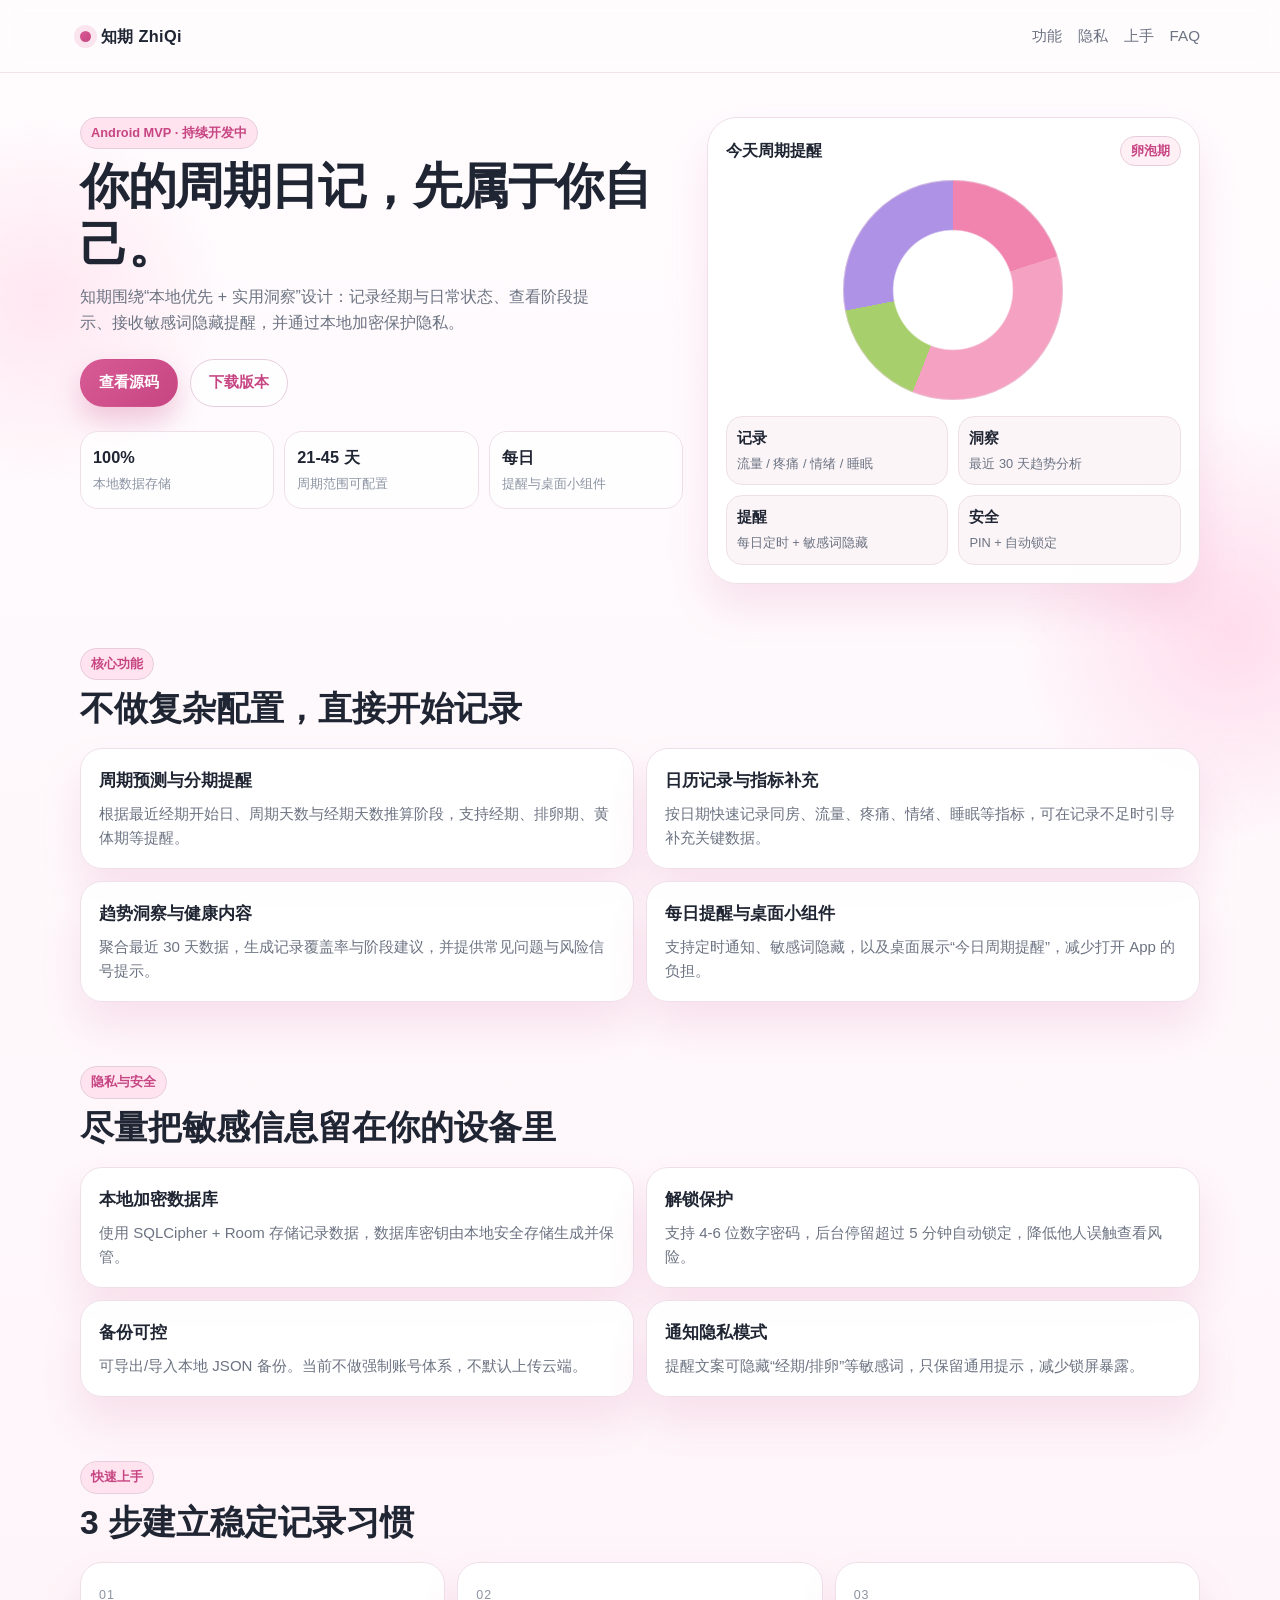
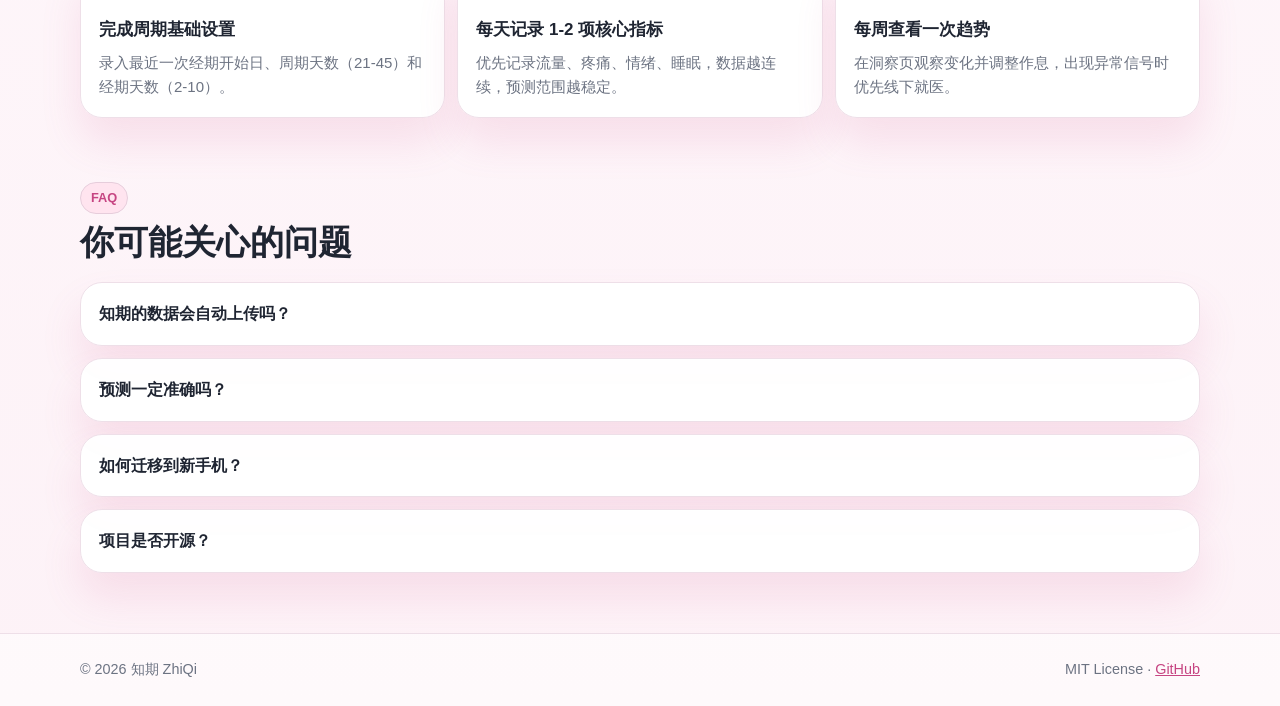
==== index.html @ cdd02438 "feat: add zhiqi official website landing page" ====
<!doctype html>
<html lang="zh-CN">
<head>
  <meta charset="utf-8">
  <meta name="viewport" content="width=device-width, initial-scale=1">
  <title>知期 ZhiQi | 本地优先的生理周期记录</title>
  <meta
    name="description"
    content="知期 ZhiQi 是一款本地优先的生理周期记录应用，提供周期预测、健康洞察、提醒与小组件，并以内置加密保护隐私。"
  >
  <link rel="stylesheet" href="./styles.css">
  <script defer src="./script.js"></script>
</head>
<body>
  <div class="bg-orb bg-orb--left" aria-hidden="true"></div>
  <div class="bg-orb bg-orb--right" aria-hidden="true"></div>

  <header class="site-header">
    <div class="container nav-wrap">
      <a class="brand" href="#top" aria-label="知期首页">
        <span class="brand__dot"></span>
        <span class="brand__name">知期 ZhiQi</span>
      </a>
      <nav class="site-nav" aria-label="主导航">
        <a href="#features">功能</a>
        <a href="#security">隐私</a>
        <a href="#workflow">上手</a>
        <a href="#faq">FAQ</a>
      </nav>
    </div>
  </header>

  <main id="top">
    <section class="hero container">
      <div class="hero__content" data-reveal>
        <p class="eyebrow">Android MVP · 持续开发中</p>
        <h1>你的周期日记，先属于你自己。</h1>
        <p class="hero__desc">
          知期围绕“本地优先 + 实用洞察”设计：记录经期与日常状态、查看阶段提示、接收敏感词隐藏提醒，并通过本地加密保护隐私。
        </p>
        <div class="hero__actions">
          <a class="btn btn--primary" href="https://github.com/imi4u36d/ganleme" target="_blank" rel="noreferrer">查看源码</a>
          <a class="btn btn--ghost" href="https://github.com/imi4u36d/ganleme/releases" target="_blank" rel="noreferrer">下载版本</a>
        </div>
        <ul class="hero__stats" aria-label="产品摘要">
          <li>
            <strong>100%</strong>
            <span>本地数据存储</span>
          </li>
          <li>
            <strong>21-45 天</strong>
            <span>周期范围可配置</span>
          </li>
          <li>
            <strong>每日</strong>
            <span>提醒与桌面小组件</span>
          </li>
        </ul>
      </div>

      <div class="hero__preview" data-reveal>
        <div class="phone">
          <div class="phone__header">
            <p>今天周期提醒</p>
            <span>卵泡期</span>
          </div>
          <div class="ring" role="img" aria-label="周期环形预览"></div>
          <div class="preview-grid">
            <article>
              <h3>记录</h3>
              <p>流量 / 疼痛 / 情绪 / 睡眠</p>
            </article>
            <article>
              <h3>洞察</h3>
              <p>最近 30 天趋势分析</p>
            </article>
            <article>
              <h3>提醒</h3>
              <p>每日定时 + 敏感词隐藏</p>
            </article>
            <article>
              <h3>安全</h3>
              <p>PIN + 自动锁定</p>
            </article>
          </div>
        </div>
      </div>
    </section>

    <section id="features" class="section container">
      <div class="section__head" data-reveal>
        <p class="eyebrow">核心功能</p>
        <h2>不做复杂配置，直接开始记录</h2>
      </div>
      <div class="feature-grid">
        <article class="card" data-reveal>
          <h3>周期预测与分期提醒</h3>
          <p>根据最近经期开始日、周期天数与经期天数推算阶段，支持经期、排卵期、黄体期等提醒。</p>
        </article>
        <article class="card" data-reveal>
          <h3>日历记录与指标补充</h3>
          <p>按日期快速记录同房、流量、疼痛、情绪、睡眠等指标，可在记录不足时引导补充关键数据。</p>
        </article>
        <article class="card" data-reveal>
          <h3>趋势洞察与健康内容</h3>
          <p>聚合最近 30 天数据，生成记录覆盖率与阶段建议，并提供常见问题与风险信号提示。</p>
        </article>
        <article class="card" data-reveal>
          <h3>每日提醒与桌面小组件</h3>
          <p>支持定时通知、敏感词隐藏，以及桌面展示“今日周期提醒”，减少打开 App 的负担。</p>
        </article>
      </div>
    </section>

    <section id="security" class="section container">
      <div class="section__head" data-reveal>
        <p class="eyebrow">隐私与安全</p>
        <h2>尽量把敏感信息留在你的设备里</h2>
      </div>
      <div class="security-grid">
        <article class="card" data-reveal>
          <h3>本地加密数据库</h3>
          <p>使用 SQLCipher + Room 存储记录数据，数据库密钥由本地安全存储生成并保管。</p>
        </article>
        <article class="card" data-reveal>
          <h3>解锁保护</h3>
          <p>支持 4-6 位数字密码，后台停留超过 5 分钟自动锁定，降低他人误触查看风险。</p>
        </article>
        <article class="card" data-reveal>
          <h3>备份可控</h3>
          <p>可导出/导入本地 JSON 备份。当前不做强制账号体系，不默认上传云端。</p>
        </article>
        <article class="card" data-reveal>
          <h3>通知隐私模式</h3>
          <p>提醒文案可隐藏“经期/排卵”等敏感词，只保留通用提示，减少锁屏暴露。</p>
        </article>
      </div>
    </section>

    <section id="workflow" class="section container">
      <div class="section__head" data-reveal>
        <p class="eyebrow">快速上手</p>
        <h2>3 步建立稳定记录习惯</h2>
      </div>
      <ol class="steps">
        <li class="card" data-reveal>
          <span class="step-index">01</span>
          <h3>完成周期基础设置</h3>
          <p>录入最近一次经期开始日、周期天数（21-45）和经期天数（2-10）。</p>
        </li>
        <li class="card" data-reveal>
          <span class="step-index">02</span>
          <h3>每天记录 1-2 项核心指标</h3>
          <p>优先记录流量、疼痛、情绪、睡眠，数据越连续，预测范围越稳定。</p>
        </li>
        <li class="card" data-reveal>
          <span class="step-index">03</span>
          <h3>每周查看一次趋势</h3>
          <p>在洞察页观察变化并调整作息，出现异常信号时优先线下就医。</p>
        </li>
      </ol>
    </section>

    <section id="faq" class="section container">
      <div class="section__head" data-reveal>
        <p class="eyebrow">FAQ</p>
        <h2>你可能关心的问题</h2>
      </div>
      <div class="faq-list">
        <details class="card" data-reveal>
          <summary>知期的数据会自动上传吗？</summary>
          <p>默认不会。当前版本以本地模式为主，数据保存在设备本地。</p>
        </details>
        <details class="card" data-reveal>
          <summary>预测一定准确吗？</summary>
          <p>预测基于最近经期开始日、周期/经期设置和历史记录。漏记或周期波动较大时，预测范围会扩大。</p>
        </details>
        <details class="card" data-reveal>
          <summary>如何迁移到新手机？</summary>
          <p>先在旧设备导出备份文件，再在新设备导入即可恢复记录、指标和周期设置。</p>
        </details>
        <details class="card" data-reveal>
          <summary>项目是否开源？</summary>
          <p>是，采用 MIT License。欢迎提交 Issue 或 PR 一起完善。</p>
        </details>
      </div>
    </section>
  </main>

  <footer class="site-footer">
    <div class="container footer-wrap">
      <p>© <span id="year"></span> 知期 ZhiQi</p>
      <p>MIT License · <a href="https://github.com/imi4u36d/ganleme" target="_blank" rel="noreferrer">GitHub</a></p>
    </div>
  </footer>
</body>
</html>
---- styles.css ----
:root {
  --primary: #d85b95;
  --primary-strong: #c64582;
  --primary-soft: #ffe4ef;
  --accent-soft: #fff0f6;
  --accent-strong-soft: #ffd8e9;

  --text-primary: #1f2532;
  --text-secondary: #6c7382;
  --text-muted: #8c94a3;

  --bg-top: #fffcfe;
  --bg-bottom: #fdf2f7;

  --surface: #ffffff;
  --surface-soft: #fbf5f8;
  --border: #eedfe8;
  --border-strong: #e6cddb;

  --shadow: 0 24px 40px rgba(216, 91, 149, 0.14);
}

*,
*::before,
*::after {
  box-sizing: border-box;
}

html,
body {
  margin: 0;
  padding: 0;
}

body {
  min-height: 100%;
  font-family: "Avenir Next", "PingFang SC", "Hiragino Sans GB", "Noto Sans SC", "Microsoft YaHei", sans-serif;
  color: var(--text-primary);
  background: linear-gradient(180deg, var(--bg-top) 0%, var(--bg-bottom) 100%);
  line-height: 1.6;
}

a {
  color: inherit;
}

.container {
  width: min(1120px, calc(100% - 32px));
  margin: 0 auto;
}

.bg-orb {
  position: fixed;
  z-index: -1;
  border-radius: 999px;
  filter: blur(2px);
  pointer-events: none;
}

.bg-orb--left {
  width: 360px;
  height: 360px;
  left: -140px;
  top: 120px;
  background: radial-gradient(circle, rgba(255, 228, 239, 0.9) 0%, rgba(255, 228, 239, 0) 72%);
  animation: float-left 10s ease-in-out infinite alternate;
}

.bg-orb--right {
  width: 420px;
  height: 420px;
  right: -160px;
  top: 420px;
  background: radial-gradient(circle, rgba(255, 216, 233, 0.88) 0%, rgba(255, 216, 233, 0) 72%);
  animation: float-right 12s ease-in-out infinite alternate;
}

.site-header {
  position: sticky;
  top: 0;
  z-index: 10;
  backdrop-filter: blur(8px);
  background: rgba(255, 252, 254, 0.7);
  border-bottom: 1px solid rgba(238, 223, 232, 0.8);
}

.nav-wrap {
  display: flex;
  align-items: center;
  justify-content: space-between;
  min-height: 72px;
  gap: 20px;
}

.brand {
  display: inline-flex;
  align-items: center;
  gap: 10px;
  text-decoration: none;
  font-weight: 600;
  letter-spacing: 0.02em;
}

.brand__dot {
  width: 11px;
  height: 11px;
  border-radius: 999px;
  background: linear-gradient(145deg, var(--primary), var(--primary-strong));
  box-shadow: 0 0 0 6px rgba(216, 91, 149, 0.14);
}

.brand__name {
  font-size: 1.02rem;
}

.site-nav {
  display: flex;
  align-items: center;
  gap: 16px;
}

.site-nav a {
  text-decoration: none;
  color: var(--text-secondary);
  font-size: 0.95rem;
  transition: color 0.2s ease;
}

.site-nav a:hover {
  color: var(--primary-strong);
}

.hero {
  display: grid;
  gap: 24px;
  grid-template-columns: 1.1fr 0.9fr;
  padding-top: 44px;
}

.hero__content h1 {
  margin: 8px 0 10px;
  font-size: clamp(1.9rem, 3.8vw, 3.3rem);
  line-height: 1.2;
  letter-spacing: -0.03em;
}

.eyebrow {
  display: inline-flex;
  margin: 0;
  padding: 5px 10px;
  font-size: 0.8rem;
  font-weight: 600;
  color: var(--primary-strong);
  background: var(--primary-soft);
  border-radius: 999px;
  border: 1px solid var(--border-strong);
}

.hero__desc {
  max-width: 58ch;
  margin: 0;
  color: var(--text-secondary);
}

.hero__actions {
  display: flex;
  gap: 12px;
  margin-top: 24px;
}

.btn {
  display: inline-flex;
  align-items: center;
  justify-content: center;
  text-decoration: none;
  padding: 11px 18px;
  border-radius: 999px;
  border: 1px solid transparent;
  font-weight: 600;
  font-size: 0.92rem;
  transition: transform 0.15s ease, box-shadow 0.2s ease, background 0.2s ease;
}

.btn:hover {
  transform: translateY(-1px);
}

.btn--primary {
  background: linear-gradient(135deg, var(--primary), var(--primary-strong));
  color: #fff;
  box-shadow: 0 14px 28px rgba(198, 69, 130, 0.27);
}

.btn--ghost {
  color: var(--primary-strong);
  background: rgba(255, 255, 255, 0.74);
  border-color: var(--border-strong);
}

.hero__stats {
  display: grid;
  grid-template-columns: repeat(3, minmax(0, 1fr));
  gap: 10px;
  margin: 24px 0 0;
  padding: 0;
  list-style: none;
}

.hero__stats li {
  background: rgba(255, 255, 255, 0.76);
  border: 1px solid var(--border);
  border-radius: 18px;
  padding: 12px;
}

.hero__stats strong {
  display: block;
  font-size: 1.02rem;
  color: var(--text-primary);
}

.hero__stats span {
  color: var(--text-muted);
  font-size: 0.84rem;
}

.hero__preview {
  align-self: start;
}

.phone {
  border-radius: 30px;
  border: 1px solid var(--border);
  background: rgba(255, 255, 255, 0.92);
  box-shadow: var(--shadow);
  padding: 18px;
}

.phone__header {
  display: flex;
  align-items: center;
  justify-content: space-between;
}

.phone__header p {
  margin: 0;
  color: var(--text-primary);
  font-weight: 600;
}

.phone__header span {
  display: inline-block;
  padding: 4px 10px;
  border-radius: 999px;
  border: 1px solid var(--border-strong);
  background: var(--accent-soft);
  color: var(--primary-strong);
  font-size: 0.8rem;
  font-weight: 600;
}

.ring {
  width: 100%;
  aspect-ratio: 1 / 1;
  border-radius: 50%;
  margin: 14px auto 16px;
  max-width: 220px;
  background:
    radial-gradient(circle at 50% 50%, #fff 38%, transparent 39%),
    conic-gradient(
      #f184af 0 20%,
      #f5a1c2 20% 56%,
      #a7cf6b 56% 72%,
      #ae92e6 72% 100%
    );
  box-shadow: inset 0 0 0 1px rgba(230, 205, 219, 0.65);
}

.preview-grid {
  display: grid;
  grid-template-columns: repeat(2, minmax(0, 1fr));
  gap: 10px;
}

.preview-grid article {
  background: var(--surface-soft);
  border: 1px solid var(--border);
  border-radius: 16px;
  padding: 10px;
}

.preview-grid h3 {
  margin: 0;
  font-size: 0.92rem;
}

.preview-grid p {
  margin: 3px 0 0;
  font-size: 0.8rem;
  color: var(--text-secondary);
}

.section {
  padding-top: 64px;
}

.section__head h2 {
  margin: 8px 0 0;
  font-size: clamp(1.5rem, 3vw, 2.1rem);
  line-height: 1.25;
}

.feature-grid,
.security-grid {
  margin-top: 18px;
  display: grid;
  grid-template-columns: repeat(2, minmax(0, 1fr));
  gap: 12px;
}

.card {
  background: rgba(255, 255, 255, 0.94);
  border: 1px solid var(--border);
  border-radius: 22px;
  padding: 18px;
  box-shadow: var(--shadow);
}

.card h3 {
  margin: 0;
  font-size: 1.06rem;
}

.card p {
  margin: 8px 0 0;
  color: var(--text-secondary);
  font-size: 0.94rem;
}

.steps {
  list-style: none;
  padding: 0;
  margin: 18px 0 0;
  display: grid;
  grid-template-columns: repeat(3, minmax(0, 1fr));
  gap: 12px;
}

.step-index {
  display: inline-block;
  margin-bottom: 10px;
  font-size: 0.78rem;
  color: var(--text-muted);
  letter-spacing: 0.08em;
}

.faq-list {
  display: grid;
  gap: 12px;
  margin-top: 18px;
}

.faq-list summary {
  cursor: pointer;
  list-style: none;
  font-weight: 600;
}

.faq-list summary::-webkit-details-marker {
  display: none;
}

.faq-list details[open] summary {
  color: var(--primary-strong);
}

.faq-list details p {
  margin-top: 8px;
}

.site-footer {
  margin-top: 60px;
  border-top: 1px solid var(--border);
  background: rgba(255, 255, 255, 0.55);
}

.footer-wrap {
  min-height: 72px;
  display: flex;
  align-items: center;
  justify-content: space-between;
  gap: 16px;
  color: var(--text-secondary);
  font-size: 0.9rem;
}

.footer-wrap p {
  margin: 0;
}

.footer-wrap a {
  color: var(--primary-strong);
}

[data-reveal] {
  opacity: 0;
  transform: translateY(18px);
  transition: opacity 0.45s ease, transform 0.45s ease;
}

[data-reveal].is-visible {
  opacity: 1;
  transform: translateY(0);
}

@keyframes float-left {
  from {
    transform: translateY(0) translateX(0);
  }
  to {
    transform: translateY(18px) translateX(12px);
  }
}

@keyframes float-right {
  from {
    transform: translateY(0) translateX(0);
  }
  to {
    transform: translateY(-20px) translateX(-10px);
  }
}

@media (max-width: 980px) {
  .hero {
    grid-template-columns: 1fr;
  }

  .hero__content {
    order: 1;
  }

  .hero__preview {
    order: 2;
  }

  .steps {
    grid-template-columns: 1fr;
  }
}

@media (max-width: 760px) {
  .nav-wrap {
    min-height: 64px;
  }

  .site-nav {
    gap: 10px;
  }

  .site-nav a {
    font-size: 0.88rem;
  }

  .hero {
    padding-top: 30px;
  }

  .hero__actions {
    flex-wrap: wrap;
  }

  .hero__stats {
    grid-template-columns: 1fr;
  }

  .feature-grid,
  .security-grid {
    grid-template-columns: 1fr;
  }

  .footer-wrap {
    flex-direction: column;
    justify-content: center;
    align-items: flex-start;
    padding: 12px 0;
  }
}

@media (prefers-reduced-motion: reduce) {
  .bg-orb {
    animation: none;
  }

  [data-reveal] {
    transition: none;
    opacity: 1;
    transform: none;
  }
}
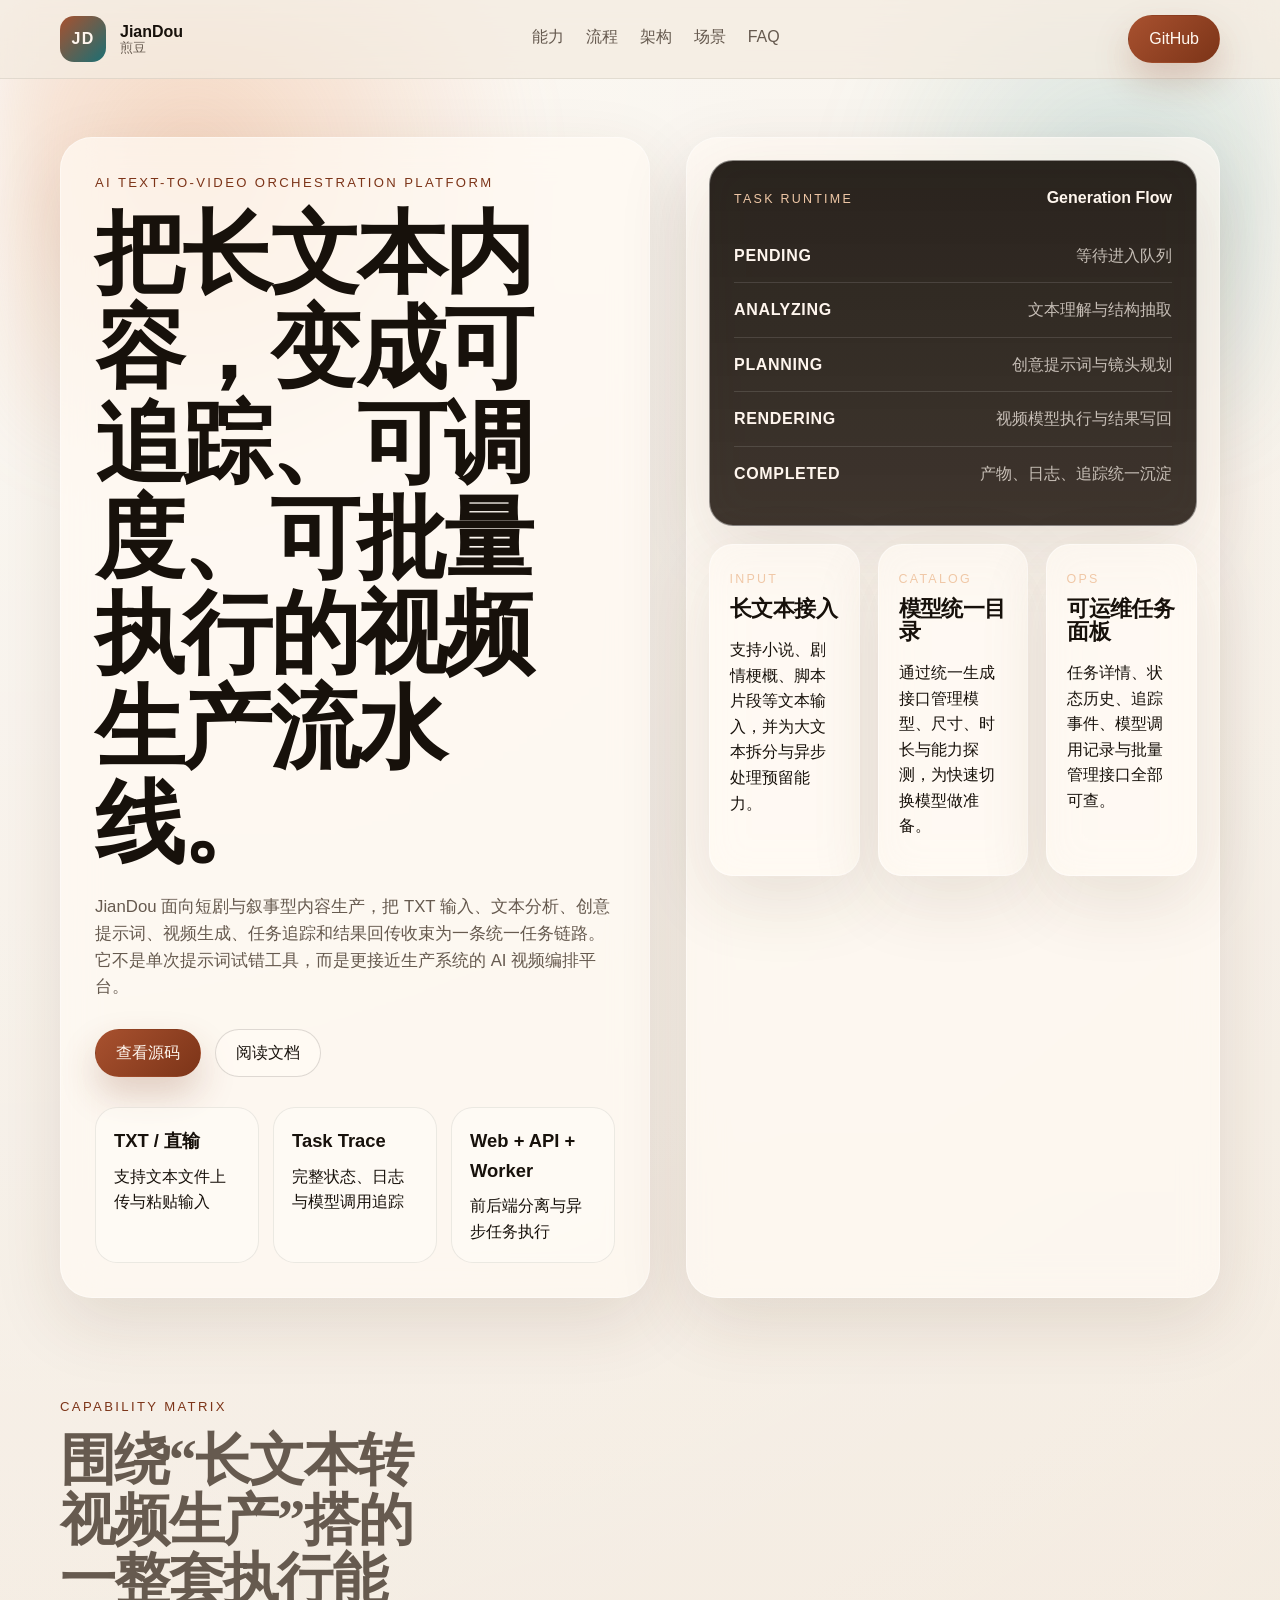
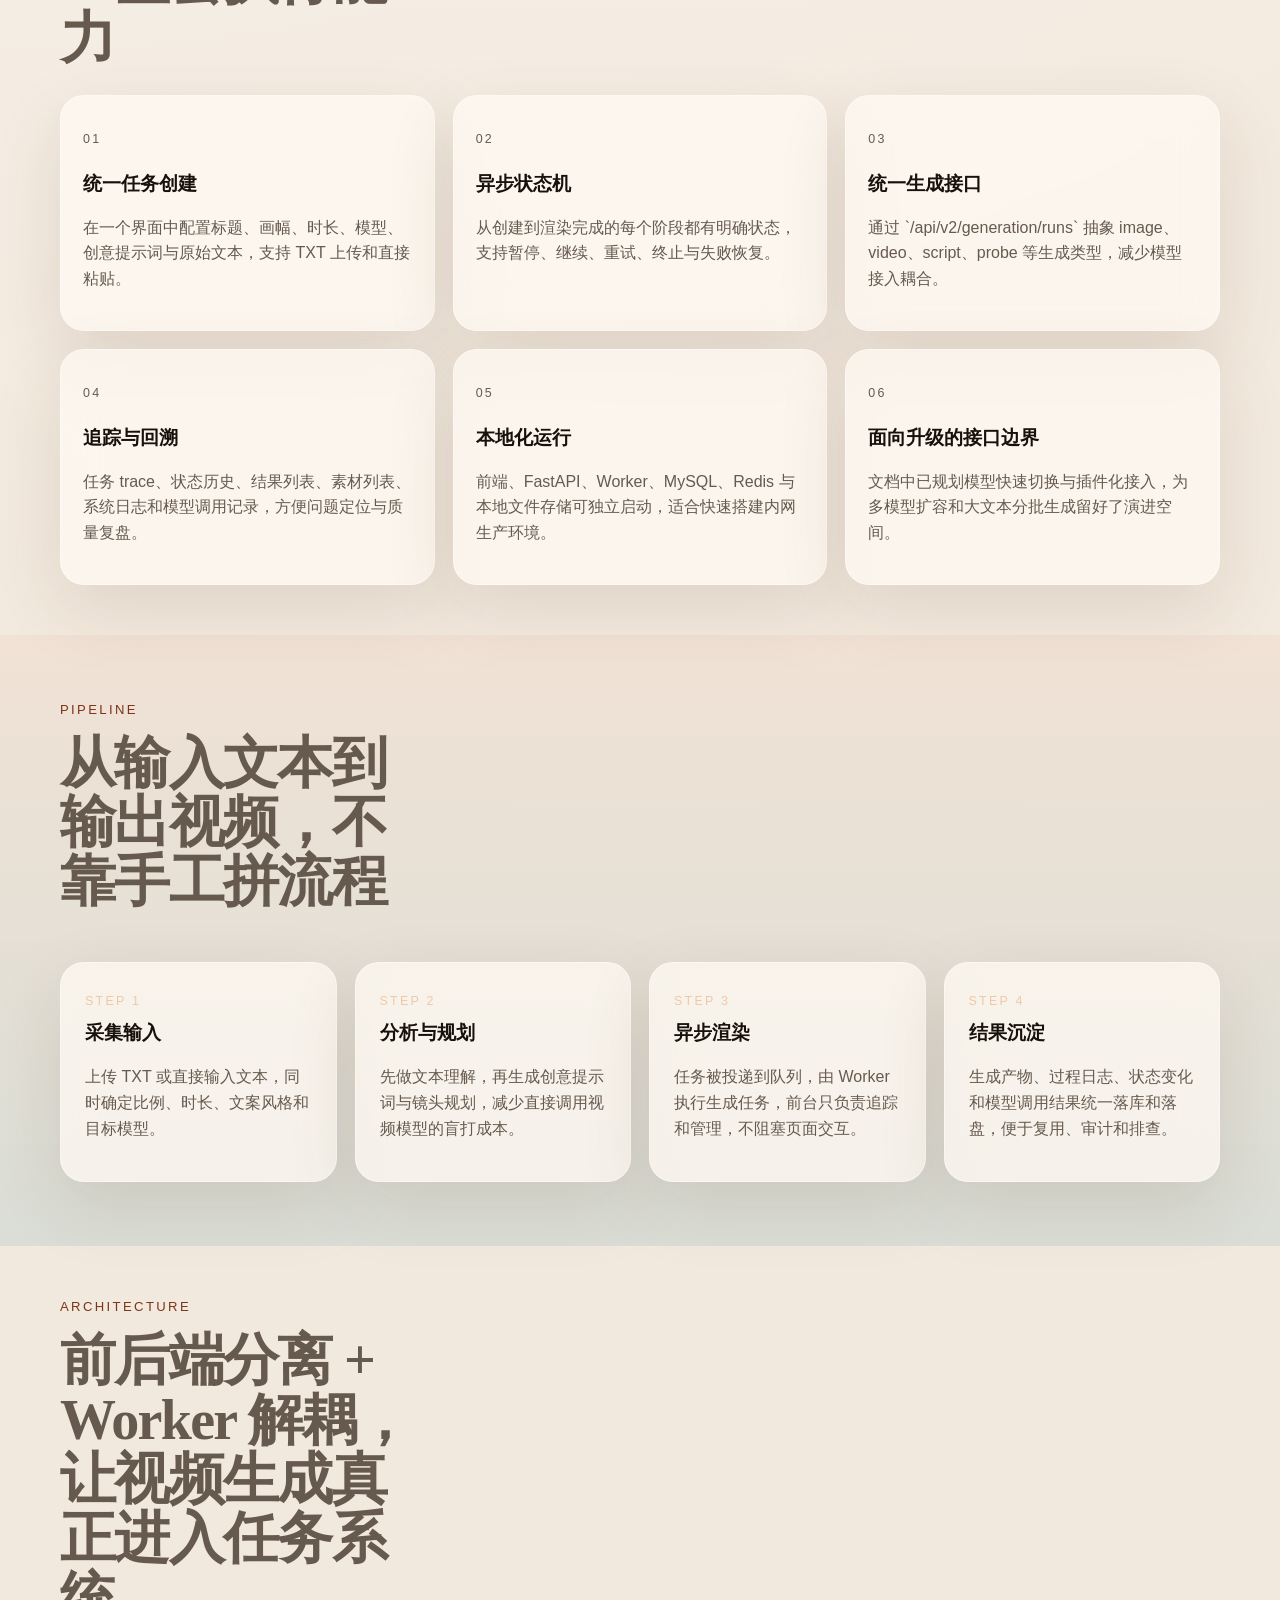
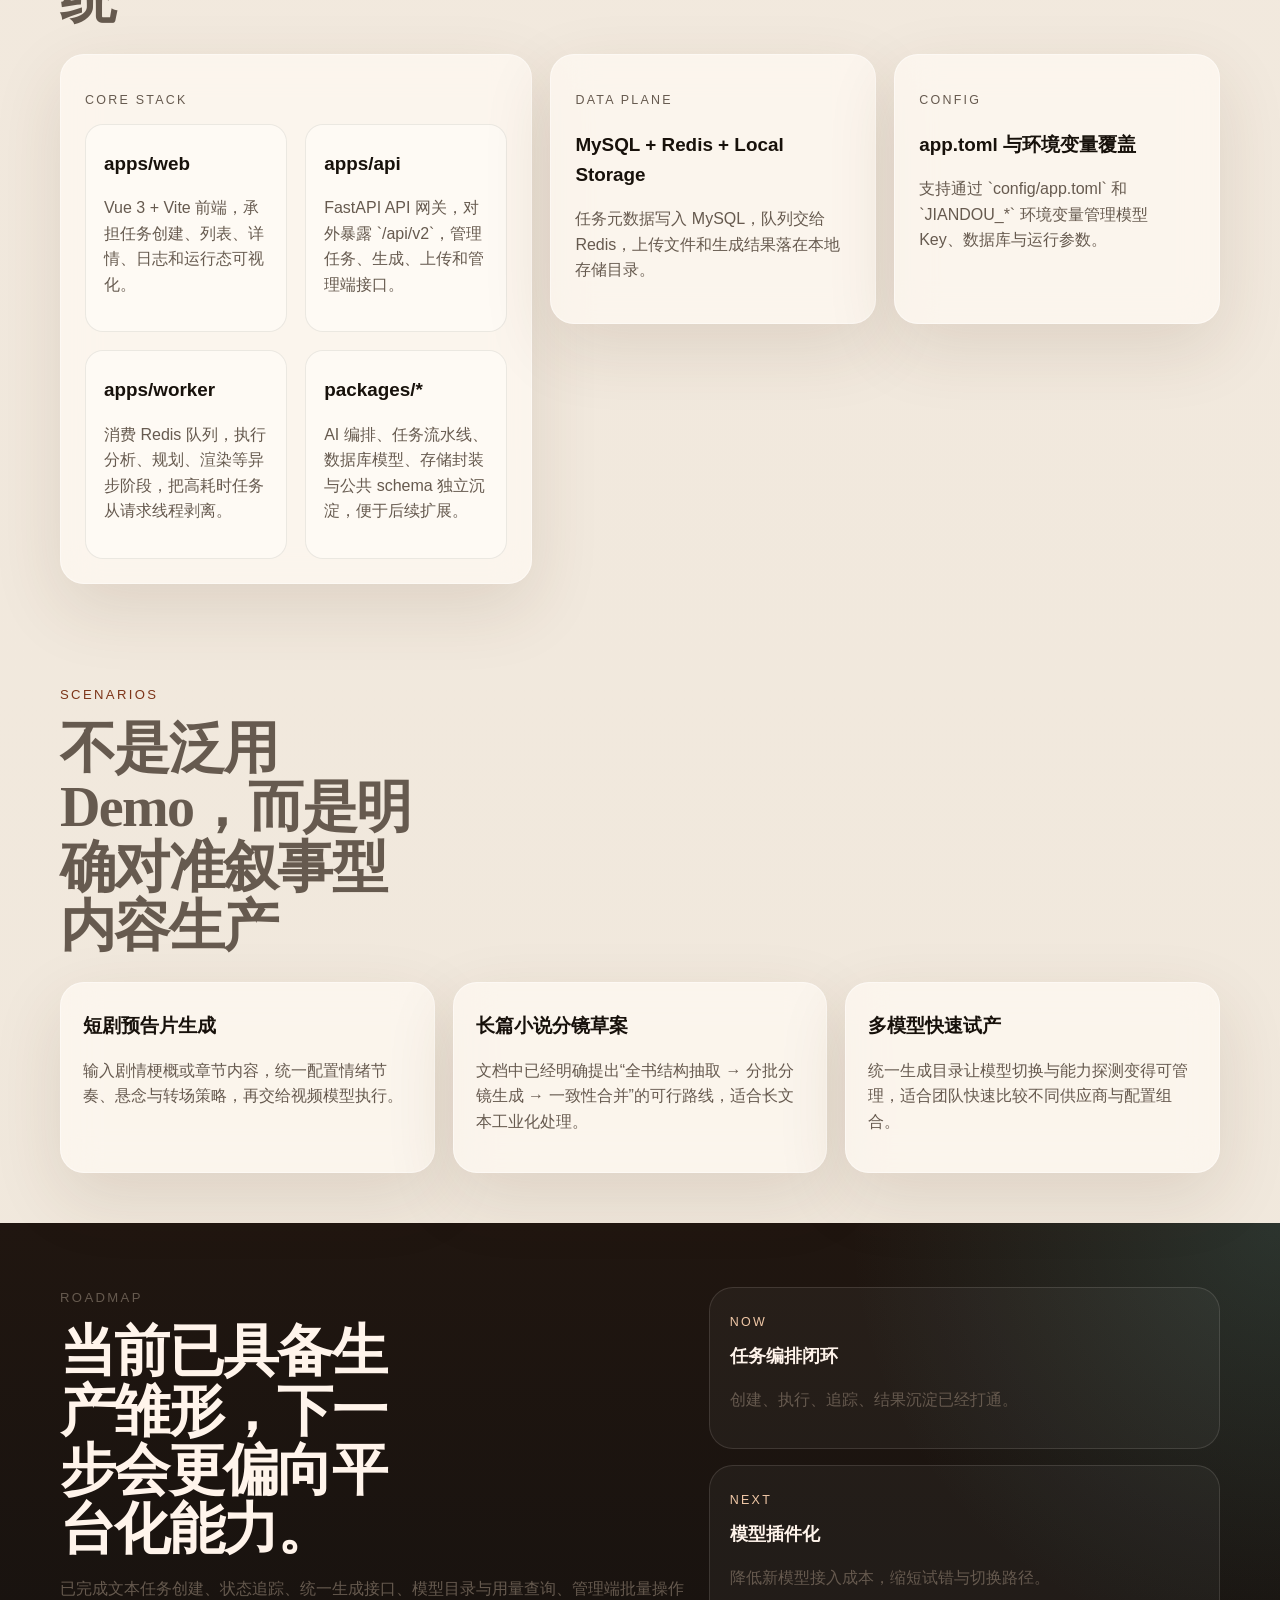
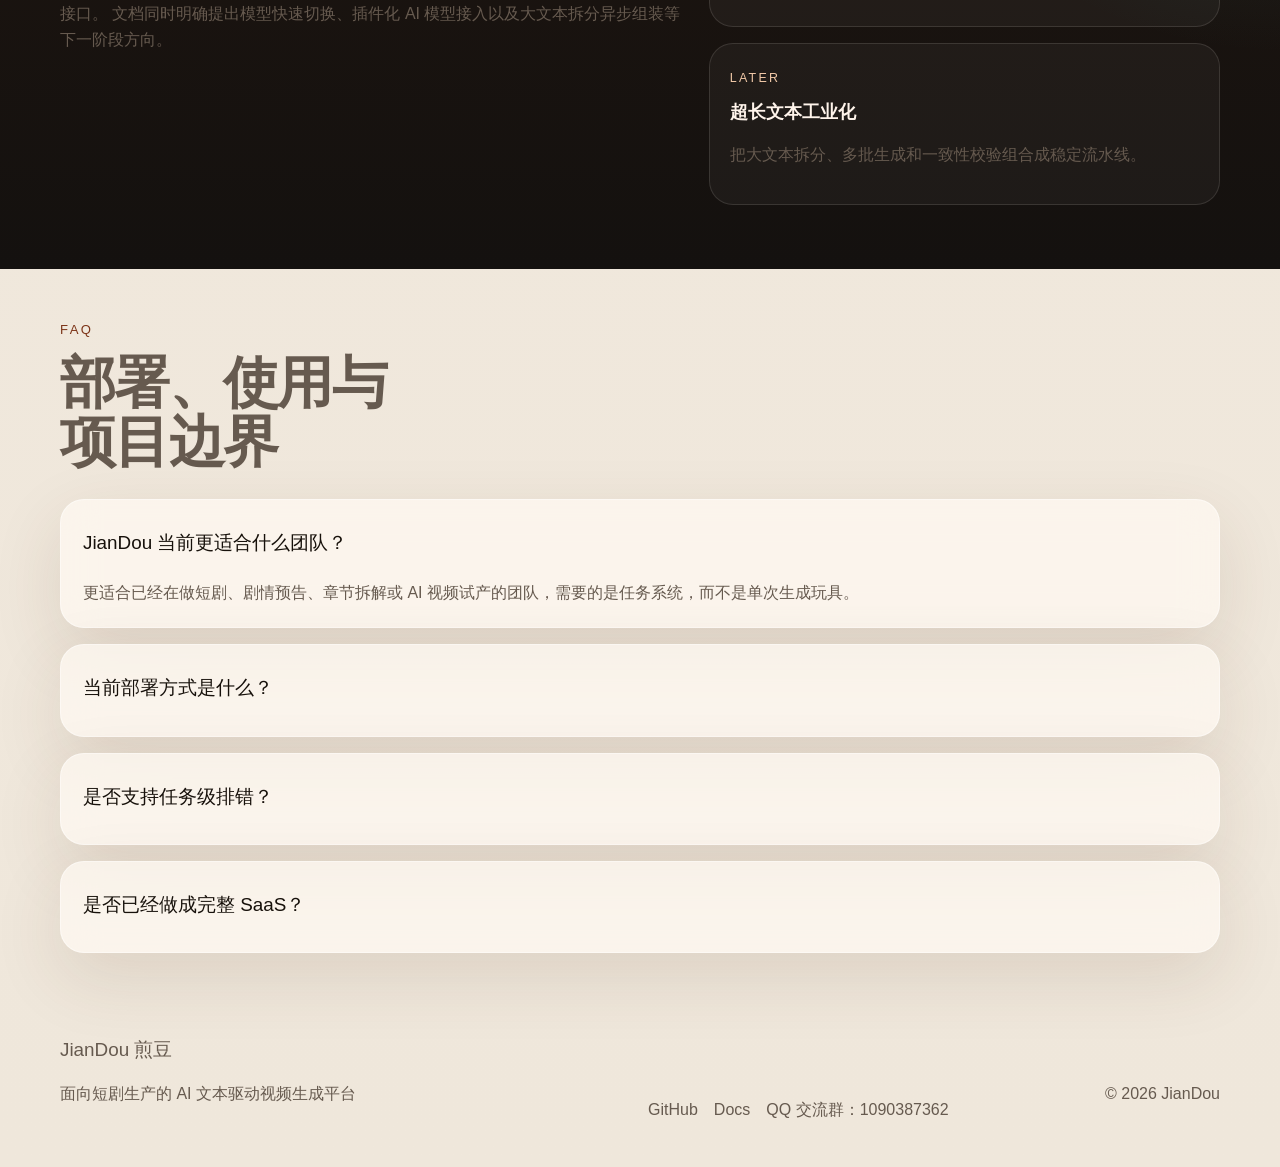
==== commit b6e5dbfc: "Build JianDou official website" ====
--- a/index.html
+++ b/index.html
@@ -3,185 +3,285 @@
 <head>
   <meta charset="utf-8">
   <meta name="viewport" content="width=device-width, initial-scale=1">
-  <title>知期 ZhiQi | 本地优先的生理周期记录</title>
+  <title>JianDou 煎豆 | 面向短剧生产的 AI 文本驱动视频生成平台</title>
   <meta
     name="description"
-    content="知期 ZhiQi 是一款本地优先的生理周期记录应用，提供周期预测、健康洞察、提醒与小组件，并以内置加密保护隐私。"
+    content="JianDou 煎豆是一套面向短剧内容生产的 AI 文本驱动视频生成平台，支持长文本输入、任务编排、异步执行、统一模型接入与结果追踪。"
   >
+  <meta name="theme-color" content="#f3eadf">
   <link rel="stylesheet" href="./styles.css">
   <script defer src="./script.js"></script>
 </head>
 <body>
-  <div class="bg-orb bg-orb--left" aria-hidden="true"></div>
-  <div class="bg-orb bg-orb--right" aria-hidden="true"></div>
+  <div class="noise" aria-hidden="true"></div>
+  <div class="halo halo--amber" aria-hidden="true"></div>
+  <div class="halo halo--teal" aria-hidden="true"></div>
 
   <header class="site-header">
     <div class="container nav-wrap">
-      <a class="brand" href="#top" aria-label="知期首页">
-        <span class="brand__dot"></span>
-        <span class="brand__name">知期 ZhiQi</span>
+      <a class="brand" href="#top" aria-label="JianDou 首页">
+        <span class="brand__mark">JD</span>
+        <span class="brand__text">
+          <strong>JianDou</strong>
+          <span>煎豆</span>
+        </span>
       </a>
       <nav class="site-nav" aria-label="主导航">
-        <a href="#features">功能</a>
-        <a href="#security">隐私</a>
-        <a href="#workflow">上手</a>
+        <a href="#capability">能力</a>
+        <a href="#pipeline">流程</a>
+        <a href="#architecture">架构</a>
+        <a href="#scenarios">场景</a>
         <a href="#faq">FAQ</a>
       </nav>
+      <a class="nav-cta" href="https://github.com/imi4u36d/JianDou" target="_blank" rel="noreferrer">GitHub</a>
     </div>
   </header>
 
   <main id="top">
     <section class="hero container">
-      <div class="hero__content" data-reveal>
-        <p class="eyebrow">Android MVP · 持续开发中</p>
-        <h1>你的周期日记，先属于你自己。</h1>
+      <div class="hero__copy" data-reveal>
+        <p class="eyebrow">AI Text-to-Video Orchestration Platform</p>
+        <h1>把长文本内容，变成可追踪、可调度、可批量执行的视频生产流水线。</h1>
         <p class="hero__desc">
-          知期围绕“本地优先 + 实用洞察”设计：记录经期与日常状态、查看阶段提示、接收敏感词隐藏提醒，并通过本地加密保护隐私。
+          JianDou 面向短剧与叙事型内容生产，把 TXT 输入、文本分析、创意提示词、视频生成、任务追踪和结果回传收束为一条统一任务链路。
+          它不是单次提示词试错工具，而是更接近生产系统的 AI 视频编排平台。
         </p>
         <div class="hero__actions">
-          <a class="btn btn--primary" href="https://github.com/imi4u36d/ganleme" target="_blank" rel="noreferrer">查看源码</a>
-          <a class="btn btn--ghost" href="https://github.com/imi4u36d/ganleme/releases" target="_blank" rel="noreferrer">下载版本</a>
-        </div>
-        <ul class="hero__stats" aria-label="产品摘要">
+          <a class="btn btn--primary" href="https://github.com/imi4u36d/JianDou" target="_blank" rel="noreferrer">查看源码</a>
+          <a class="btn btn--ghost" href="https://github.com/imi4u36d/JianDou/tree/main/docs" target="_blank" rel="noreferrer">阅读文档</a>
+        </div>
+        <ul class="hero__stats" aria-label="关键指标">
           <li>
-            <strong>100%</strong>
-            <span>本地数据存储</span>
+            <strong>TXT / 直输</strong>
+            <span>支持文本文件上传与粘贴输入</span>
           </li>
           <li>
-            <strong>21-45 天</strong>
-            <span>周期范围可配置</span>
+            <strong>Task Trace</strong>
+            <span>完整状态、日志与模型调用追踪</span>
           </li>
           <li>
-            <strong>每日</strong>
-            <span>提醒与桌面小组件</span>
+            <strong>Web + API + Worker</strong>
+            <span>前后端分离与异步任务执行</span>
           </li>
         </ul>
       </div>
 
-      <div class="hero__preview" data-reveal>
-        <div class="phone">
-          <div class="phone__header">
-            <p>今天周期提醒</p>
-            <span>卵泡期</span>
+      <div class="hero__stage" data-reveal>
+        <div class="stage-card stage-card--primary">
+          <div class="stage-card__top">
+            <span>Task Runtime</span>
+            <strong>Generation Flow</strong>
           </div>
-          <div class="ring" role="img" aria-label="周期环形预览"></div>
-          <div class="preview-grid">
-            <article>
-              <h3>记录</h3>
-              <p>流量 / 疼痛 / 情绪 / 睡眠</p>
-            </article>
-            <article>
-              <h3>洞察</h3>
-              <p>最近 30 天趋势分析</p>
-            </article>
-            <article>
-              <h3>提醒</h3>
-              <p>每日定时 + 敏感词隐藏</p>
-            </article>
-            <article>
-              <h3>安全</h3>
-              <p>PIN + 自动锁定</p>
-            </article>
+          <ol class="task-flow" aria-label="任务状态流">
+            <li><span>PENDING</span><em>等待进入队列</em></li>
+            <li><span>ANALYZING</span><em>文本理解与结构抽取</em></li>
+            <li><span>PLANNING</span><em>创意提示词与镜头规划</em></li>
+            <li><span>RENDERING</span><em>视频模型执行与结果写回</em></li>
+            <li><span>COMPLETED</span><em>产物、日志、追踪统一沉淀</em></li>
+          </ol>
+        </div>
+        <div class="stage-grid">
+          <article class="stage-card">
+            <span class="stage-kicker">INPUT</span>
+            <h2>长文本接入</h2>
+            <p>支持小说、剧情梗概、脚本片段等文本输入，并为大文本拆分与异步处理预留能力。</p>
+          </article>
+          <article class="stage-card">
+            <span class="stage-kicker">CATALOG</span>
+            <h2>模型统一目录</h2>
+            <p>通过统一生成接口管理模型、尺寸、时长与能力探测，为快速切换模型做准备。</p>
+          </article>
+          <article class="stage-card">
+            <span class="stage-kicker">OPS</span>
+            <h2>可运维任务面板</h2>
+            <p>任务详情、状态历史、追踪事件、模型调用记录与批量管理接口全部可查。</p>
+          </article>
+        </div>
+      </div>
+    </section>
+
+    <section id="capability" class="section container">
+      <div class="section__head" data-reveal>
+        <p class="eyebrow">Capability Matrix</p>
+        <h2>围绕“长文本转视频生产”搭的一整套执行能力</h2>
+      </div>
+      <div class="cards cards--three">
+        <article class="card card--feature" data-reveal>
+          <p class="card__index">01</p>
+          <h3>统一任务创建</h3>
+          <p>在一个界面中配置标题、画幅、时长、模型、创意提示词与原始文本，支持 TXT 上传和直接粘贴。</p>
+        </article>
+        <article class="card card--feature" data-reveal>
+          <p class="card__index">02</p>
+          <h3>异步状态机</h3>
+          <p>从创建到渲染完成的每个阶段都有明确状态，支持暂停、继续、重试、终止与失败恢复。</p>
+        </article>
+        <article class="card card--feature" data-reveal>
+          <p class="card__index">03</p>
+          <h3>统一生成接口</h3>
+          <p>通过 `/api/v2/generation/runs` 抽象 image、video、script、probe 等生成类型，减少模型接入耦合。</p>
+        </article>
+        <article class="card card--feature" data-reveal>
+          <p class="card__index">04</p>
+          <h3>追踪与回溯</h3>
+          <p>任务 trace、状态历史、结果列表、素材列表、系统日志和模型调用记录，方便问题定位与质量复盘。</p>
+        </article>
+        <article class="card card--feature" data-reveal>
+          <p class="card__index">05</p>
+          <h3>本地化运行</h3>
+          <p>前端、FastAPI、Worker、MySQL、Redis 与本地文件存储可独立启动，适合快速搭建内网生产环境。</p>
+        </article>
+        <article class="card card--feature" data-reveal>
+          <p class="card__index">06</p>
+          <h3>面向升级的接口边界</h3>
+          <p>文档中已规划模型快速切换与插件化接入，为多模型扩容和大文本分批生成留好了演进空间。</p>
+        </article>
+      </div>
+    </section>
+
+    <section id="pipeline" class="section section--accent">
+      <div class="container pipeline-wrap">
+        <div class="section__head" data-reveal>
+          <p class="eyebrow">Pipeline</p>
+          <h2>从输入文本到输出视频，不靠手工拼流程</h2>
+        </div>
+        <div class="pipeline-grid">
+          <article class="pipeline-step" data-reveal>
+            <span>Step 1</span>
+            <h3>采集输入</h3>
+            <p>上传 TXT 或直接输入文本，同时确定比例、时长、文案风格和目标模型。</p>
+          </article>
+          <article class="pipeline-step" data-reveal>
+            <span>Step 2</span>
+            <h3>分析与规划</h3>
+            <p>先做文本理解，再生成创意提示词与镜头规划，减少直接调用视频模型的盲打成本。</p>
+          </article>
+          <article class="pipeline-step" data-reveal>
+            <span>Step 3</span>
+            <h3>异步渲染</h3>
+            <p>任务被投递到队列，由 Worker 执行生成任务，前台只负责追踪和管理，不阻塞页面交互。</p>
+          </article>
+          <article class="pipeline-step" data-reveal>
+            <span>Step 4</span>
+            <h3>结果沉淀</h3>
+            <p>生成产物、过程日志、状态变化和模型调用结果统一落库和落盘，便于复用、审计和排查。</p>
+          </article>
+        </div>
+      </div>
+    </section>
+
+    <section id="architecture" class="section container">
+      <div class="section__head" data-reveal>
+        <p class="eyebrow">Architecture</p>
+        <h2>前后端分离 + Worker 解耦，让视频生成真正进入任务系统</h2>
+      </div>
+      <div class="architecture-layout">
+        <article class="arch-panel arch-panel--wide" data-reveal>
+          <p class="arch-label">Core Stack</p>
+          <div class="arch-matrix">
+            <div>
+              <h3>apps/web</h3>
+              <p>Vue 3 + Vite 前端，承担任务创建、列表、详情、日志和运行态可视化。</p>
+            </div>
+            <div>
+              <h3>apps/api</h3>
+              <p>FastAPI API 网关，对外暴露 `/api/v2`，管理任务、生成、上传和管理端接口。</p>
+            </div>
+            <div>
+              <h3>apps/worker</h3>
+              <p>消费 Redis 队列，执行分析、规划、渲染等异步阶段，把高耗时任务从请求线程剥离。</p>
+            </div>
+            <div>
+              <h3>packages/*</h3>
+              <p>AI 编排、任务流水线、数据库模型、存储封装与公共 schema 独立沉淀，便于后续扩展。</p>
+            </div>
           </div>
-        </div>
-      </div>
-    </section>
-
-    <section id="features" class="section container">
+        </article>
+        <article class="arch-panel" data-reveal>
+          <p class="arch-label">Data Plane</p>
+          <h3>MySQL + Redis + Local Storage</h3>
+          <p>任务元数据写入 MySQL，队列交给 Redis，上传文件和生成结果落在本地存储目录。</p>
+        </article>
+        <article class="arch-panel" data-reveal>
+          <p class="arch-label">Config</p>
+          <h3>app.toml 与环境变量覆盖</h3>
+          <p>支持通过 `config/app.toml` 和 `JIANDOU_*` 环境变量管理模型 Key、数据库与运行参数。</p>
+        </article>
+      </div>
+    </section>
+
+    <section id="scenarios" class="section container">
       <div class="section__head" data-reveal>
-        <p class="eyebrow">核心功能</p>
-        <h2>不做复杂配置，直接开始记录</h2>
-      </div>
-      <div class="feature-grid">
+        <p class="eyebrow">Scenarios</p>
+        <h2>不是泛用 Demo，而是明确对准叙事型内容生产</h2>
+      </div>
+      <div class="cards cards--three">
         <article class="card" data-reveal>
-          <h3>周期预测与分期提醒</h3>
-          <p>根据最近经期开始日、周期天数与经期天数推算阶段，支持经期、排卵期、黄体期等提醒。</p>
+          <h3>短剧预告片生成</h3>
+          <p>输入剧情梗概或章节内容，统一配置情绪节奏、悬念与转场策略，再交给视频模型执行。</p>
         </article>
         <article class="card" data-reveal>
-          <h3>日历记录与指标补充</h3>
-          <p>按日期快速记录同房、流量、疼痛、情绪、睡眠等指标，可在记录不足时引导补充关键数据。</p>
+          <h3>长篇小说分镜草案</h3>
+          <p>文档中已经明确提出“全书结构抽取 → 分批分镜生成 → 一致性合并”的可行路线，适合长文本工业化处理。</p>
         </article>
         <article class="card" data-reveal>
-          <h3>趋势洞察与健康内容</h3>
-          <p>聚合最近 30 天数据，生成记录覆盖率与阶段建议，并提供常见问题与风险信号提示。</p>
-        </article>
-        <article class="card" data-reveal>
-          <h3>每日提醒与桌面小组件</h3>
-          <p>支持定时通知、敏感词隐藏，以及桌面展示“今日周期提醒”，减少打开 App 的负担。</p>
-        </article>
-      </div>
-    </section>
-
-    <section id="security" class="section container">
-      <div class="section__head" data-reveal>
-        <p class="eyebrow">隐私与安全</p>
-        <h2>尽量把敏感信息留在你的设备里</h2>
-      </div>
-      <div class="security-grid">
-        <article class="card" data-reveal>
-          <h3>本地加密数据库</h3>
-          <p>使用 SQLCipher + Room 存储记录数据，数据库密钥由本地安全存储生成并保管。</p>
-        </article>
-        <article class="card" data-reveal>
-          <h3>解锁保护</h3>
-          <p>支持 4-6 位数字密码，后台停留超过 5 分钟自动锁定，降低他人误触查看风险。</p>
-        </article>
-        <article class="card" data-reveal>
-          <h3>备份可控</h3>
-          <p>可导出/导入本地 JSON 备份。当前不做强制账号体系，不默认上传云端。</p>
-        </article>
-        <article class="card" data-reveal>
-          <h3>通知隐私模式</h3>
-          <p>提醒文案可隐藏“经期/排卵”等敏感词，只保留通用提示，减少锁屏暴露。</p>
-        </article>
-      </div>
-    </section>
-
-    <section id="workflow" class="section container">
-      <div class="section__head" data-reveal>
-        <p class="eyebrow">快速上手</p>
-        <h2>3 步建立稳定记录习惯</h2>
-      </div>
-      <ol class="steps">
-        <li class="card" data-reveal>
-          <span class="step-index">01</span>
-          <h3>完成周期基础设置</h3>
-          <p>录入最近一次经期开始日、周期天数（21-45）和经期天数（2-10）。</p>
-        </li>
-        <li class="card" data-reveal>
-          <span class="step-index">02</span>
-          <h3>每天记录 1-2 项核心指标</h3>
-          <p>优先记录流量、疼痛、情绪、睡眠，数据越连续，预测范围越稳定。</p>
-        </li>
-        <li class="card" data-reveal>
-          <span class="step-index">03</span>
-          <h3>每周查看一次趋势</h3>
-          <p>在洞察页观察变化并调整作息，出现异常信号时优先线下就医。</p>
-        </li>
-      </ol>
+          <h3>多模型快速试产</h3>
+          <p>统一生成目录让模型切换与能力探测变得可管理，适合团队快速比较不同供应商与配置组合。</p>
+        </article>
+      </div>
+    </section>
+
+    <section class="section section--dark">
+      <div class="container split-callout">
+        <div data-reveal>
+          <p class="eyebrow">Roadmap</p>
+          <h2>当前已具备生产雏形，下一步会更偏向平台化能力。</h2>
+          <p>
+            已完成文本任务创建、状态追踪、统一生成接口、模型目录与用量查询、管理端批量操作接口。
+            文档同时明确提出模型快速切换、插件化 AI 模型接入以及大文本拆分异步组装等下一阶段方向。
+          </p>
+        </div>
+        <div class="milestones" data-reveal>
+          <article>
+            <span>Now</span>
+            <strong>任务编排闭环</strong>
+            <p>创建、执行、追踪、结果沉淀已经打通。</p>
+          </article>
+          <article>
+            <span>Next</span>
+            <strong>模型插件化</strong>
+            <p>降低新模型接入成本，缩短试错与切换路径。</p>
+          </article>
+          <article>
+            <span>Later</span>
+            <strong>超长文本工业化</strong>
+            <p>把大文本拆分、多批生成和一致性校验组合成稳定流水线。</p>
+          </article>
+        </div>
+      </div>
     </section>
 
     <section id="faq" class="section container">
       <div class="section__head" data-reveal>
         <p class="eyebrow">FAQ</p>
-        <h2>你可能关心的问题</h2>
+        <h2>部署、使用与项目边界</h2>
       </div>
       <div class="faq-list">
-        <details class="card" data-reveal>
-          <summary>知期的数据会自动上传吗？</summary>
-          <p>默认不会。当前版本以本地模式为主，数据保存在设备本地。</p>
+        <details class="faq-item card" data-reveal open>
+          <summary>JianDou 当前更适合什么团队？</summary>
+          <p>更适合已经在做短剧、剧情预告、章节拆解或 AI 视频试产的团队，需要的是任务系统，而不是单次生成玩具。</p>
         </details>
-        <details class="card" data-reveal>
-          <summary>预测一定准确吗？</summary>
-          <p>预测基于最近经期开始日、周期/经期设置和历史记录。漏记或周期波动较大时，预测范围会扩大。</p>
+        <details class="faq-item card" data-reveal>
+          <summary>当前部署方式是什么？</summary>
+          <p>文档支持 Docker Compose 和本地直跑两种模式。项目说明里同时提示：当前阶段更建议本地开发模式启动，稳定后再发 Docker 版本。</p>
         </details>
-        <details class="card" data-reveal>
-          <summary>如何迁移到新手机？</summary>
-          <p>先在旧设备导出备份文件，再在新设备导入即可恢复记录、指标和周期设置。</p>
+        <details class="faq-item card" data-reveal>
+          <summary>是否支持任务级排错？</summary>
+          <p>支持。任务详情、trace、状态历史、模型调用记录、日志和结果列表都能帮助定位问题与回溯过程。</p>
         </details>
-        <details class="card" data-reveal>
-          <summary>项目是否开源？</summary>
-          <p>是，采用 MIT License。欢迎提交 Issue 或 PR 一起完善。</p>
+        <details class="faq-item card" data-reveal>
+          <summary>是否已经做成完整 SaaS？</summary>
+          <p>还没有。当前更准确的定位是一个面向内容生产场景的 AI 视频生成平台工程基础盘，已经具备持续扩展能力。</p>
         </details>
       </div>
     </section>
@@ -189,8 +289,16 @@
 
   <footer class="site-footer">
     <div class="container footer-wrap">
-      <p>© <span id="year"></span> 知期 ZhiQi</p>
-      <p>MIT License · <a href="https://github.com/imi4u36d/ganleme" target="_blank" rel="noreferrer">GitHub</a></p>
+      <div>
+        <p class="footer-title">JianDou 煎豆</p>
+        <p>面向短剧生产的 AI 文本驱动视频生成平台</p>
+      </div>
+      <div class="footer-links">
+        <a href="https://github.com/imi4u36d/JianDou" target="_blank" rel="noreferrer">GitHub</a>
+        <a href="https://github.com/imi4u36d/JianDou/tree/main/docs" target="_blank" rel="noreferrer">Docs</a>
+        <span>QQ 交流群：1090387362</span>
+      </div>
+      <p>© <span id="year"></span> JianDou</p>
     </div>
   </footer>
 </body>
--- a/styles.css
+++ b/styles.css
@@ -1,411 +1,532 @@
 :root {
-  --primary: #d85b95;
-  --primary-strong: #c64582;
-  --primary-soft: #ffe4ef;
-  --accent-soft: #fff0f6;
-  --accent-strong-soft: #ffd8e9;
-
-  --text-primary: #1f2532;
-  --text-secondary: #6c7382;
-  --text-muted: #8c94a3;
-
-  --bg-top: #fffcfe;
-  --bg-bottom: #fdf2f7;
-
-  --surface: #ffffff;
-  --surface-soft: #fbf5f8;
-  --border: #eedfe8;
-  --border-strong: #e6cddb;
-
-  --shadow: 0 24px 40px rgba(216, 91, 149, 0.14);
-}
-
-*,
-*::before,
-*::after {
+  --bg: #f3eadf;
+  --bg-strong: #efe2d4;
+  --surface: rgba(255, 250, 243, 0.72);
+  --surface-strong: rgba(255, 248, 238, 0.9);
+  --surface-dark: #171717;
+  --text: #17110b;
+  --muted: #665a4f;
+  --line: rgba(23, 17, 11, 0.12);
+  --accent: #a8512f;
+  --accent-deep: #7c3418;
+  --accent-soft: #f0c8a7;
+  --teal: #1b6f74;
+  --shadow: 0 24px 70px rgba(83, 50, 28, 0.12);
+  --radius-xl: 32px;
+  --radius-lg: 24px;
+  --radius-md: 18px;
+  --container: min(1160px, calc(100vw - 40px));
+  --serif: "Iowan Old Style", "Palatino Linotype", "Book Antiqua", "Noto Serif SC", "Songti SC", serif;
+  --sans: "Avenir Next", "PingFang SC", "Hiragino Sans GB", "Microsoft YaHei", sans-serif;
+}
+
+* {
   box-sizing: border-box;
 }
 
-html,
+html {
+  scroll-behavior: smooth;
+}
+
 body {
   margin: 0;
-  padding: 0;
-}
-
-body {
-  min-height: 100%;
-  font-family: "Avenir Next", "PingFang SC", "Hiragino Sans GB", "Noto Sans SC", "Microsoft YaHei", sans-serif;
-  color: var(--text-primary);
-  background: linear-gradient(180deg, var(--bg-top) 0%, var(--bg-bottom) 100%);
+  color: var(--text);
+  font-family: var(--sans);
+  background:
+    radial-gradient(circle at top left, rgba(255, 255, 255, 0.5), transparent 36%),
+    linear-gradient(180deg, #f8f2e9 0%, #f3eadf 30%, #efe7db 100%);
   line-height: 1.6;
 }
 
 a {
   color: inherit;
+  text-decoration: none;
+}
+
+button,
+input,
+textarea,
+select {
+  font: inherit;
+}
+
+.noise,
+.halo {
+  pointer-events: none;
+  position: fixed;
+  inset: 0;
+  z-index: -2;
+}
+
+.noise {
+  opacity: 0.08;
+  background-image:
+    linear-gradient(0deg, transparent 24%, rgba(0, 0, 0, 0.06) 25%, transparent 26%),
+    linear-gradient(90deg, transparent 24%, rgba(0, 0, 0, 0.05) 25%, transparent 26%);
+  background-size: 12px 12px;
+}
+
+.halo {
+  z-index: -1;
+  filter: blur(30px);
+}
+
+.halo--amber {
+  background: radial-gradient(circle at 15% 18%, rgba(234, 157, 109, 0.38), transparent 26%);
+}
+
+.halo--teal {
+  background: radial-gradient(circle at 88% 22%, rgba(36, 137, 142, 0.18), transparent 22%);
 }
 
 .container {
-  width: min(1120px, calc(100% - 32px));
+  width: var(--container);
   margin: 0 auto;
-}
-
-.bg-orb {
-  position: fixed;
-  z-index: -1;
-  border-radius: 999px;
-  filter: blur(2px);
-  pointer-events: none;
-}
-
-.bg-orb--left {
-  width: 360px;
-  height: 360px;
-  left: -140px;
-  top: 120px;
-  background: radial-gradient(circle, rgba(255, 228, 239, 0.9) 0%, rgba(255, 228, 239, 0) 72%);
-  animation: float-left 10s ease-in-out infinite alternate;
-}
-
-.bg-orb--right {
-  width: 420px;
-  height: 420px;
-  right: -160px;
-  top: 420px;
-  background: radial-gradient(circle, rgba(255, 216, 233, 0.88) 0%, rgba(255, 216, 233, 0) 72%);
-  animation: float-right 12s ease-in-out infinite alternate;
 }
 
 .site-header {
   position: sticky;
   top: 0;
-  z-index: 10;
-  backdrop-filter: blur(8px);
-  background: rgba(255, 252, 254, 0.7);
-  border-bottom: 1px solid rgba(238, 223, 232, 0.8);
+  z-index: 20;
+  backdrop-filter: blur(16px);
+  background: rgba(243, 234, 223, 0.72);
+  border-bottom: 1px solid rgba(23, 17, 11, 0.08);
 }
 
 .nav-wrap {
   display: flex;
   align-items: center;
   justify-content: space-between;
-  min-height: 72px;
-  gap: 20px;
+  gap: 24px;
+  min-height: 78px;
 }
 
 .brand {
   display: inline-flex;
   align-items: center;
-  gap: 10px;
-  text-decoration: none;
-  font-weight: 600;
-  letter-spacing: 0.02em;
-}
-
-.brand__dot {
-  width: 11px;
-  height: 11px;
-  border-radius: 999px;
-  background: linear-gradient(145deg, var(--primary), var(--primary-strong));
-  box-shadow: 0 0 0 6px rgba(216, 91, 149, 0.14);
-}
-
-.brand__name {
-  font-size: 1.02rem;
+  gap: 14px;
+}
+
+.brand__mark {
+  display: inline-grid;
+  place-items: center;
+  width: 46px;
+  height: 46px;
+  border-radius: 14px;
+  background: linear-gradient(135deg, var(--accent), var(--teal));
+  color: #fff6ee;
+  font-weight: 700;
+  letter-spacing: 0.08em;
+}
+
+.brand__text {
+  display: grid;
+  line-height: 1.05;
+}
+
+.brand__text strong {
+  font-size: 1rem;
+}
+
+.brand__text span {
+  color: var(--muted);
+  font-size: 0.82rem;
 }
 
 .site-nav {
-  display: flex;
+  display: inline-flex;
   align-items: center;
-  gap: 16px;
+  gap: 22px;
+  color: var(--muted);
 }
 
 .site-nav a {
-  text-decoration: none;
-  color: var(--text-secondary);
-  font-size: 0.95rem;
-  transition: color 0.2s ease;
-}
-
-.site-nav a:hover {
-  color: var(--primary-strong);
-}
-
-.hero {
-  display: grid;
-  gap: 24px;
-  grid-template-columns: 1.1fr 0.9fr;
-  padding-top: 44px;
-}
-
-.hero__content h1 {
-  margin: 8px 0 10px;
-  font-size: clamp(1.9rem, 3.8vw, 3.3rem);
-  line-height: 1.2;
-  letter-spacing: -0.03em;
-}
-
-.eyebrow {
-  display: inline-flex;
-  margin: 0;
-  padding: 5px 10px;
-  font-size: 0.8rem;
-  font-weight: 600;
-  color: var(--primary-strong);
-  background: var(--primary-soft);
-  border-radius: 999px;
-  border: 1px solid var(--border-strong);
-}
-
-.hero__desc {
-  max-width: 58ch;
-  margin: 0;
-  color: var(--text-secondary);
-}
-
-.hero__actions {
-  display: flex;
-  gap: 12px;
-  margin-top: 24px;
-}
-
+  position: relative;
+  padding-bottom: 4px;
+}
+
+.site-nav a::after {
+  content: "";
+  position: absolute;
+  left: 0;
+  bottom: 0;
+  width: 100%;
+  height: 1px;
+  background: currentColor;
+  transform: scaleX(0);
+  transform-origin: left;
+  transition: transform 180ms ease;
+}
+
+.site-nav a:hover::after,
+.site-nav a:focus-visible::after {
+  transform: scaleX(1);
+}
+
+.nav-cta,
 .btn {
   display: inline-flex;
   align-items: center;
   justify-content: center;
-  text-decoration: none;
-  padding: 11px 18px;
+  min-height: 48px;
+  padding: 0 20px;
   border-radius: 999px;
   border: 1px solid transparent;
-  font-weight: 600;
-  font-size: 0.92rem;
-  transition: transform 0.15s ease, box-shadow 0.2s ease, background 0.2s ease;
-}
-
+  transition: transform 180ms ease, box-shadow 180ms ease, border-color 180ms ease, background 180ms ease;
+}
+
+.nav-cta,
+.btn--primary {
+  background: linear-gradient(135deg, var(--accent), var(--accent-deep));
+  color: #fff8f0;
+  box-shadow: 0 18px 36px rgba(124, 52, 24, 0.22);
+}
+
+.btn--ghost {
+  background: rgba(255, 250, 244, 0.65);
+  border-color: rgba(23, 17, 11, 0.14);
+}
+
+.nav-cta:hover,
 .btn:hover {
-  transform: translateY(-1px);
-}
-
-.btn--primary {
-  background: linear-gradient(135deg, var(--primary), var(--primary-strong));
-  color: #fff;
-  box-shadow: 0 14px 28px rgba(198, 69, 130, 0.27);
-}
-
-.btn--ghost {
-  color: var(--primary-strong);
-  background: rgba(255, 255, 255, 0.74);
-  border-color: var(--border-strong);
+  transform: translateY(-2px);
+}
+
+.hero {
+  display: grid;
+  grid-template-columns: minmax(0, 1.05fr) minmax(0, 0.95fr);
+  gap: 36px;
+  padding: 58px 0 48px;
+}
+
+.hero__copy,
+.hero__stage,
+.card,
+.stage-card,
+.arch-panel,
+.pipeline-step,
+.faq-item {
+  background: var(--surface);
+  border: 1px solid rgba(255, 255, 255, 0.44);
+  box-shadow: var(--shadow);
+  backdrop-filter: blur(18px);
+}
+
+.hero__copy {
+  padding: 34px;
+  border-radius: var(--radius-xl);
+}
+
+.eyebrow {
+  margin: 0 0 14px;
+  color: var(--accent-deep);
+  font-size: 0.82rem;
+  letter-spacing: 0.18em;
+  text-transform: uppercase;
+}
+
+h1,
+h2 {
+  margin: 0;
+  font-family: var(--serif);
+  line-height: 1.06;
+  letter-spacing: -0.03em;
+}
+
+h1 {
+  font-size: clamp(2.9rem, 7vw, 5.8rem);
+  max-width: 12ch;
+}
+
+h2 {
+  font-size: clamp(2rem, 4.4vw, 3.5rem);
+  max-width: 13ch;
+}
+
+.hero__desc,
+.section__head,
+.card p,
+.arch-panel p,
+.pipeline-step p,
+.faq-item p,
+.split-callout p {
+  color: var(--muted);
+}
+
+.hero__desc {
+  margin: 22px 0 0;
+  max-width: 58ch;
+  font-size: 1.05rem;
+}
+
+.hero__actions {
+  display: flex;
+  flex-wrap: wrap;
+  gap: 14px;
+  margin-top: 28px;
 }
 
 .hero__stats {
   display: grid;
   grid-template-columns: repeat(3, minmax(0, 1fr));
-  gap: 10px;
-  margin: 24px 0 0;
+  gap: 14px;
+  margin: 30px 0 0;
   padding: 0;
   list-style: none;
 }
 
 .hero__stats li {
-  background: rgba(255, 255, 255, 0.76);
-  border: 1px solid var(--border);
-  border-radius: 18px;
-  padding: 12px;
+  padding: 18px;
+  border-radius: 22px;
+  background: rgba(255, 252, 247, 0.58);
+  border: 1px solid rgba(23, 17, 11, 0.08);
 }
 
 .hero__stats strong {
   display: block;
-  font-size: 1.02rem;
-  color: var(--text-primary);
-}
-
-.hero__stats span {
-  color: var(--text-muted);
-  font-size: 0.84rem;
-}
-
-.hero__preview {
-  align-self: start;
-}
-
-.phone {
-  border-radius: 30px;
-  border: 1px solid var(--border);
-  background: rgba(255, 255, 255, 0.92);
-  box-shadow: var(--shadow);
+  margin-bottom: 8px;
+  font-size: 1.15rem;
+}
+
+.hero__stage {
+  padding: 22px;
+  border-radius: var(--radius-xl);
+}
+
+.stage-card {
+  padding: 20px;
+  border-radius: var(--radius-lg);
+}
+
+.stage-card--primary {
+  padding: 24px;
+  margin-bottom: 18px;
+  background: linear-gradient(180deg, rgba(23, 17, 11, 0.92), rgba(36, 26, 18, 0.88));
+  color: #fff6ee;
+}
+
+.stage-card__top {
+  display: flex;
+  align-items: baseline;
+  justify-content: space-between;
+  gap: 16px;
+  margin-bottom: 18px;
+}
+
+.stage-card__top span,
+.stage-kicker,
+.arch-label,
+.card__index,
+.pipeline-step span,
+.milestones span {
+  display: inline-block;
+  color: var(--accent-soft);
+  font-size: 0.78rem;
+  letter-spacing: 0.18em;
+  text-transform: uppercase;
+}
+
+.task-flow {
+  margin: 0;
+  padding: 0;
+  list-style: none;
+}
+
+.task-flow li {
+  display: flex;
+  justify-content: space-between;
+  gap: 14px;
+  padding: 14px 0;
+  border-bottom: 1px solid rgba(255, 255, 255, 0.12);
+}
+
+.task-flow li:last-child {
+  border-bottom: 0;
+}
+
+.task-flow span {
+  font-weight: 700;
+  letter-spacing: 0.04em;
+}
+
+.task-flow em {
+  font-style: normal;
+  color: rgba(255, 246, 238, 0.72);
+}
+
+.stage-grid {
+  display: grid;
+  grid-template-columns: repeat(3, minmax(0, 1fr));
+  gap: 18px;
+}
+
+.stage-grid h2,
+.stage-card h2 {
+  margin-top: 8px;
+  font-size: 1.35rem;
+  max-width: none;
+}
+
+.section {
+  padding: 50px 0;
+}
+
+.section--accent {
+  padding: 64px 0;
+  background:
+    linear-gradient(180deg, rgba(211, 133, 89, 0.11), rgba(36, 111, 116, 0.12)),
+    rgba(255, 255, 255, 0.18);
+}
+
+.section--dark {
+  padding: 64px 0;
+  background:
+    radial-gradient(circle at top right, rgba(87, 159, 152, 0.22), transparent 30%),
+    linear-gradient(180deg, #201610 0%, #14110f 100%);
+  color: #fff4eb;
+}
+
+.section__head {
+  margin-bottom: 26px;
+}
+
+.cards {
+  display: grid;
+  gap: 18px;
+}
+
+.cards--three {
+  grid-template-columns: repeat(3, minmax(0, 1fr));
+}
+
+.card {
+  padding: 22px;
+  border-radius: var(--radius-lg);
+}
+
+.card__index {
+  color: var(--accent);
+}
+
+.card h3,
+.pipeline-step h3,
+.arch-panel h3,
+.faq-item summary,
+.footer-title {
+  margin: 6px 0 10px;
+  font-size: 1.18rem;
+}
+
+.pipeline-wrap {
+  display: grid;
+  gap: 24px;
+}
+
+.pipeline-grid {
+  display: grid;
+  grid-template-columns: repeat(4, minmax(0, 1fr));
+  gap: 18px;
+}
+
+.pipeline-step {
+  padding: 24px;
+  border-radius: var(--radius-lg);
+}
+
+.architecture-layout {
+  display: grid;
+  grid-template-columns: 1.45fr 1fr 1fr;
+  gap: 18px;
+}
+
+.arch-panel {
+  padding: 24px;
+  border-radius: var(--radius-lg);
+}
+
+.arch-panel--wide {
+  grid-row: span 2;
+}
+
+.arch-matrix {
+  display: grid;
+  grid-template-columns: repeat(2, minmax(0, 1fr));
+  gap: 18px;
+}
+
+.arch-matrix div {
   padding: 18px;
-}
-
-.phone__header {
-  display: flex;
-  align-items: center;
-  justify-content: space-between;
-}
-
-.phone__header p {
-  margin: 0;
-  color: var(--text-primary);
-  font-weight: 600;
-}
-
-.phone__header span {
-  display: inline-block;
-  padding: 4px 10px;
-  border-radius: 999px;
-  border: 1px solid var(--border-strong);
-  background: var(--accent-soft);
-  color: var(--primary-strong);
-  font-size: 0.8rem;
-  font-weight: 600;
-}
-
-.ring {
-  width: 100%;
-  aspect-ratio: 1 / 1;
-  border-radius: 50%;
-  margin: 14px auto 16px;
-  max-width: 220px;
-  background:
-    radial-gradient(circle at 50% 50%, #fff 38%, transparent 39%),
-    conic-gradient(
-      #f184af 0 20%,
-      #f5a1c2 20% 56%,
-      #a7cf6b 56% 72%,
-      #ae92e6 72% 100%
-    );
-  box-shadow: inset 0 0 0 1px rgba(230, 205, 219, 0.65);
-}
-
-.preview-grid {
-  display: grid;
-  grid-template-columns: repeat(2, minmax(0, 1fr));
-  gap: 10px;
-}
-
-.preview-grid article {
-  background: var(--surface-soft);
-  border: 1px solid var(--border);
-  border-radius: 16px;
-  padding: 10px;
-}
-
-.preview-grid h3 {
-  margin: 0;
-  font-size: 0.92rem;
-}
-
-.preview-grid p {
-  margin: 3px 0 0;
-  font-size: 0.8rem;
-  color: var(--text-secondary);
-}
-
-.section {
-  padding-top: 64px;
-}
-
-.section__head h2 {
-  margin: 8px 0 0;
-  font-size: clamp(1.5rem, 3vw, 2.1rem);
-  line-height: 1.25;
-}
-
-.feature-grid,
-.security-grid {
-  margin-top: 18px;
-  display: grid;
-  grid-template-columns: repeat(2, minmax(0, 1fr));
-  gap: 12px;
-}
-
-.card {
-  background: rgba(255, 255, 255, 0.94);
-  border: 1px solid var(--border);
-  border-radius: 22px;
-  padding: 18px;
-  box-shadow: var(--shadow);
-}
-
-.card h3 {
-  margin: 0;
-  font-size: 1.06rem;
-}
-
-.card p {
-  margin: 8px 0 0;
-  color: var(--text-secondary);
-  font-size: 0.94rem;
-}
-
-.steps {
-  list-style: none;
-  padding: 0;
-  margin: 18px 0 0;
-  display: grid;
-  grid-template-columns: repeat(3, minmax(0, 1fr));
-  gap: 12px;
-}
-
-.step-index {
-  display: inline-block;
-  margin-bottom: 10px;
-  font-size: 0.78rem;
-  color: var(--text-muted);
-  letter-spacing: 0.08em;
+  border-radius: 18px;
+  background: rgba(255, 253, 249, 0.62);
+  border: 1px solid rgba(23, 17, 11, 0.08);
+}
+
+.split-callout {
+  display: grid;
+  grid-template-columns: minmax(0, 1.1fr) minmax(0, 0.9fr);
+  gap: 24px;
+  align-items: start;
+}
+
+.milestones {
+  display: grid;
+  gap: 16px;
+}
+
+.milestones article {
+  padding: 20px;
+  border-radius: var(--radius-lg);
+  border: 1px solid rgba(255, 244, 235, 0.12);
+  background: rgba(255, 255, 255, 0.04);
+}
+
+.milestones strong {
+  display: block;
+  margin: 8px 0;
+  font-size: 1.12rem;
 }
 
 .faq-list {
   display: grid;
-  gap: 12px;
-  margin-top: 18px;
-}
-
-.faq-list summary {
+  gap: 16px;
+}
+
+.faq-item summary {
   cursor: pointer;
   list-style: none;
-  font-weight: 600;
-}
-
-.faq-list summary::-webkit-details-marker {
+}
+
+.faq-item summary::-webkit-details-marker {
   display: none;
 }
 
-.faq-list details[open] summary {
-  color: var(--primary-strong);
-}
-
-.faq-list details p {
-  margin-top: 8px;
+.faq-item p {
+  margin: 0;
+  padding-top: 12px;
 }
 
 .site-footer {
-  margin-top: 60px;
-  border-top: 1px solid var(--border);
-  background: rgba(255, 255, 255, 0.55);
+  padding: 26px 0 44px;
 }
 
 .footer-wrap {
-  min-height: 72px;
+  display: grid;
+  grid-template-columns: 1.3fr 1fr auto;
+  gap: 20px;
+  align-items: end;
+  color: var(--muted);
+}
+
+.footer-links {
   display: flex;
-  align-items: center;
-  justify-content: space-between;
+  flex-wrap: wrap;
   gap: 16px;
-  color: var(--text-secondary);
-  font-size: 0.9rem;
-}
-
-.footer-wrap p {
-  margin: 0;
-}
-
-.footer-wrap a {
-  color: var(--primary-strong);
 }
 
 [data-reveal] {
   opacity: 0;
-  transform: translateY(18px);
-  transition: opacity 0.45s ease, transform 0.45s ease;
+  transform: translateY(22px);
+  transition: opacity 600ms ease, transform 600ms ease;
 }
 
 [data-reveal].is-visible {
@@ -413,88 +534,74 @@
   transform: translateY(0);
 }
 
-@keyframes float-left {
-  from {
-    transform: translateY(0) translateX(0);
-  }
-  to {
-    transform: translateY(18px) translateX(12px);
-  }
-}
-
-@keyframes float-right {
-  from {
-    transform: translateY(0) translateX(0);
-  }
-  to {
-    transform: translateY(-20px) translateX(-10px);
-  }
-}
-
-@media (max-width: 980px) {
-  .hero {
+@media (max-width: 1080px) {
+  .hero,
+  .split-callout,
+  .architecture-layout {
     grid-template-columns: 1fr;
   }
 
-  .hero__content {
-    order: 1;
-  }
-
-  .hero__preview {
-    order: 2;
-  }
-
-  .steps {
-    grid-template-columns: 1fr;
+  .cards--three,
+  .stage-grid,
+  .pipeline-grid,
+  .arch-matrix,
+  .footer-wrap {
+    grid-template-columns: repeat(2, minmax(0, 1fr));
+  }
+
+  .arch-panel--wide {
+    grid-row: auto;
   }
 }
 
 @media (max-width: 760px) {
   .nav-wrap {
-    min-height: 64px;
+    flex-wrap: wrap;
+    justify-content: center;
+    padding: 14px 0;
   }
 
   .site-nav {
-    gap: 10px;
-  }
-
-  .site-nav a {
-    font-size: 0.88rem;
+    order: 3;
+    width: 100%;
+    justify-content: center;
+    flex-wrap: wrap;
+    gap: 16px;
   }
 
   .hero {
-    padding-top: 30px;
-  }
-
-  .hero__actions {
-    flex-wrap: wrap;
-  }
-
-  .hero__stats {
+    padding-top: 32px;
+  }
+
+  .hero__copy,
+  .hero__stage,
+  .card,
+  .stage-card,
+  .arch-panel,
+  .pipeline-step {
+    padding: 20px;
+  }
+
+  h1 {
+    font-size: clamp(2.4rem, 13vw, 4rem);
+  }
+
+  h2 {
+    font-size: clamp(1.8rem, 10vw, 2.8rem);
+  }
+
+  .hero__stats,
+  .cards--three,
+  .stage-grid,
+  .pipeline-grid,
+  .arch-matrix,
+  .footer-wrap {
     grid-template-columns: 1fr;
   }
 
-  .feature-grid,
-  .security-grid {
-    grid-template-columns: 1fr;
-  }
-
-  .footer-wrap {
+  .hero__actions,
+  .footer-links {
     flex-direction: column;
-    justify-content: center;
-    align-items: flex-start;
-    padding: 12px 0;
-  }
-}
-
-@media (prefers-reduced-motion: reduce) {
-  .bg-orb {
-    animation: none;
-  }
-
-  [data-reveal] {
-    transition: none;
-    opacity: 1;
-    transform: none;
-  }
-}
+    align-items: stretch;
+  }
+}
